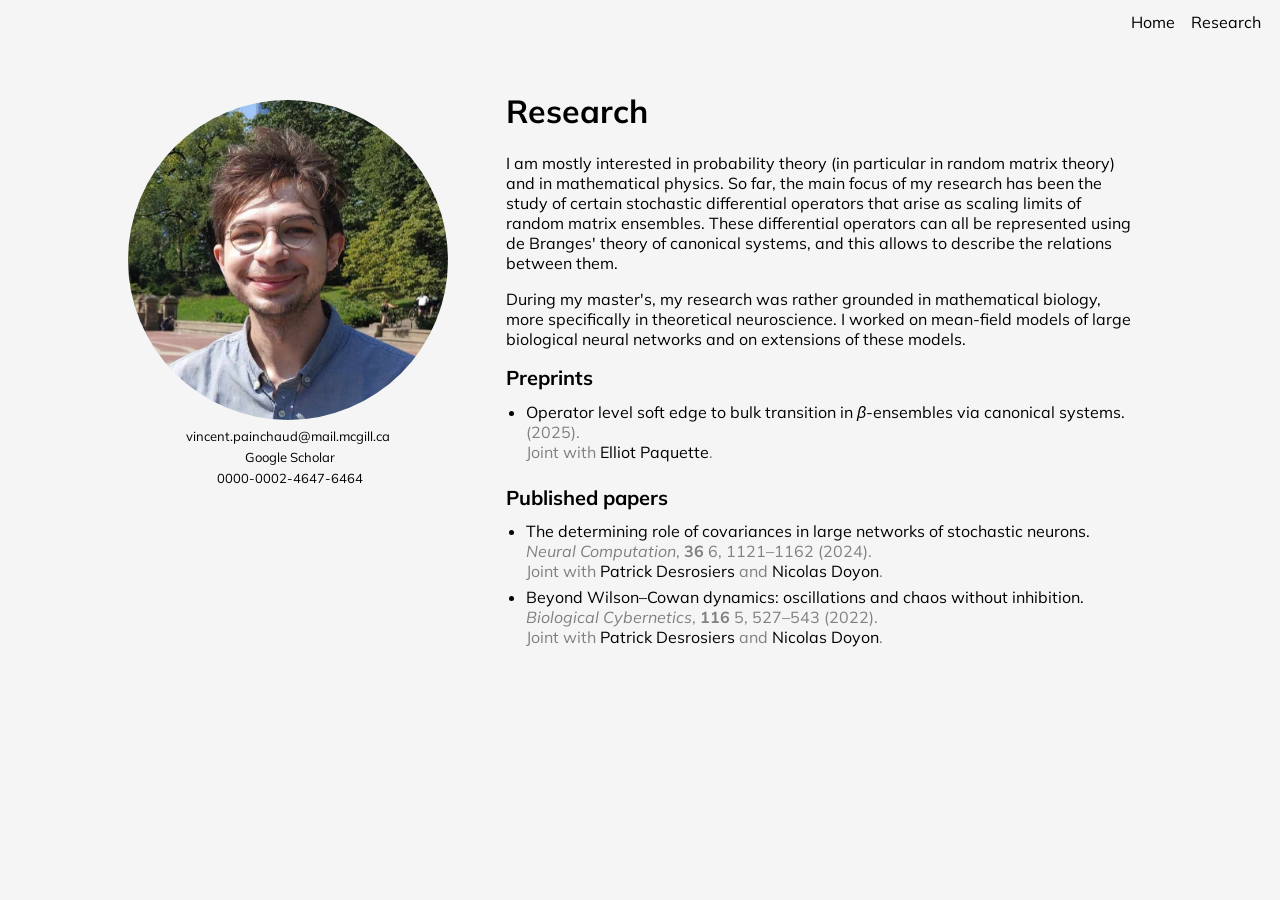
==== research.html @ f8df8f05 "Add files via upload" ====
<!doctype html>
<html lang='en-CA'>
    <head>
        <meta charset='utf-8' />
        <link rel="preconnect" href="https://fonts.googleapis.com">
        <link rel="preconnect" href="https://fonts.gstatic.com" crossorigin>
        <link href="https://fonts.googleapis.com/css2?family=Mulish:ital,wght@0,200..1000;1,200..1000&display=swap" rel="stylesheet">
        <link rel='stylesheet' href='assets/css/fontawesome.css' />
        <link rel='stylesheet' href='assets/css/brands.css' />
        <link rel='stylesheet' href='styles.css' />
        <title>Research</title>
    </head>
    <body>
        <nav>
            <ul>
                <li><a href='index.html'>Home</a></li>
                <li><a href='research.html'>Research</a></li>
            </ul>
        </nav>
        <sidebar>
            <img
                class='picture'
                src='images/photo.jpg'
                width='100%'
                height='100%'
            />
            <p>vincent.painchaud@mail.mcgill.ca</p>
            <p><a href='https://scholar.google.com/citations?user=hA5s1rwAAAAJ'><i class="fa-brands fa-google-scholar"></i> Google Scholar</a></p>
            <p><a href='https://orcid.org/0000-0002-4647-6464'><i class='fa-brands fa-orcid'></i> 0000-0002-4647-6464</a></p>
        </sidebar>
        <main>
            <h1>Research</h1>
            <p>
                I am mostly interested in probability theory (in particular in random matrix theory) and in mathematical physics. So far, the main focus of my research has been the study of certain stochastic differential operators that arise as scaling limits of random matrix ensembles. These differential operators can all be represented using de Branges' theory of canonical systems, and this allows to describe the relations between them.
            </p><p>
                During my master's, my research was rather grounded in mathematical biology, more specifically in theoretical neuroscience. I worked on mean-field models of large biological neural networks and on extensions of these models.
            </p>
            <h2>Preprints</h2>
                <ul class='papers'>
                    <li><span>
                        <a class='papertitle' href='https://arxiv.org/abs/2502.10305'>
                            Operator level soft edge to bulk transition in <i>&beta;</i>-ensembles via canonical systems.
                        </a>
                            (2025).
                        <br />
                        Joint with
                            <em class='coauthor'>Elliot Paquette</em>.
                    </span></li>
                </ul>
            <h2>Published papers</h2>
                <ul class='papers'>
                    <li><span>
                        <a class='papertitle' href='https://arxiv.org/abs/2212.09705'>
                            The determining role of covariances in large networks of stochastic neurons.
                        </a>
                            <i>Neural Computation</i>, <b>36</b> 6, 1121&ndash;1162 (2024).
                        <br />
                        Joint with
                            <em class='coauthor'>Patrick Desrosiers</em> and
                            <em class='coauthor'>Nicolas Doyon</em>.
                    </span></li><li><span>
                        <a class='papertitle' href='https://arxiv.org/abs/2204.00583'>
                            Beyond Wilson&ndash;Cowan dynamics: oscillations and chaos without inhibition. 
                        </a>
                            <i>Biological Cybernetics</i>, <b>116</b> 5, 527&ndash;543 (2022).
                        <br />
                        Joint with
                            <em class='coauthor'>Patrick Desrosiers</em> and
                            <em class='coauthor'>Nicolas Doyon</em>.
                    </span></li>
                </ul>
        </main>
    </body>
</html>
---- assets/css/brands.css ----
/*!
 * Font Awesome Free 6.7.2 by @fontawesome - https://fontawesome.com
 * License - https://fontawesome.com/license/free (Icons: CC BY 4.0, Fonts: SIL OFL 1.1, Code: MIT License)
 * Copyright 2024 Fonticons, Inc.
 */
:root, :host {
  --fa-style-family-brands: 'Font Awesome 6 Brands';
  --fa-font-brands: normal 400 1em/1 'Font Awesome 6 Brands'; }

@font-face {
  font-family: 'Font Awesome 6 Brands';
  font-style: normal;
  font-weight: 400;
  font-display: block;
  src: url("../webfonts/fa-brands-400.woff2") format("woff2"), url("../webfonts/fa-brands-400.ttf") format("truetype"); }

.fab,
.fa-brands {
  font-weight: 400; }

.fa-monero {
  --fa: "\f3d0"; }

.fa-hooli {
  --fa: "\f427"; }

.fa-yelp {
  --fa: "\f1e9"; }

.fa-cc-visa {
  --fa: "\f1f0"; }

.fa-lastfm {
  --fa: "\f202"; }

.fa-shopware {
  --fa: "\f5b5"; }

.fa-creative-commons-nc {
  --fa: "\f4e8"; }

.fa-aws {
  --fa: "\f375"; }

.fa-redhat {
  --fa: "\f7bc"; }

.fa-yoast {
  --fa: "\f2b1"; }

.fa-cloudflare {
  --fa: "\e07d"; }

.fa-ups {
  --fa: "\f7e0"; }

.fa-pixiv {
  --fa: "\e640"; }

.fa-wpexplorer {
  --fa: "\f2de"; }

.fa-dyalog {
  --fa: "\f399"; }

.fa-bity {
  --fa: "\f37a"; }

.fa-stackpath {
  --fa: "\f842"; }

.fa-buysellads {
  --fa: "\f20d"; }

.fa-first-order {
  --fa: "\f2b0"; }

.fa-modx {
  --fa: "\f285"; }

.fa-guilded {
  --fa: "\e07e"; }

.fa-vnv {
  --fa: "\f40b"; }

.fa-square-js {
  --fa: "\f3b9"; }

.fa-js-square {
  --fa: "\f3b9"; }

.fa-microsoft {
  --fa: "\f3ca"; }

.fa-qq {
  --fa: "\f1d6"; }

.fa-orcid {
  --fa: "\f8d2"; }

.fa-java {
  --fa: "\f4e4"; }

.fa-invision {
  --fa: "\f7b0"; }

.fa-creative-commons-pd-alt {
  --fa: "\f4ed"; }

.fa-centercode {
  --fa: "\f380"; }

.fa-glide-g {
  --fa: "\f2a6"; }

.fa-drupal {
  --fa: "\f1a9"; }

.fa-jxl {
  --fa: "\e67b"; }

.fa-dart-lang {
  --fa: "\e693"; }

.fa-hire-a-helper {
  --fa: "\f3b0"; }

.fa-creative-commons-by {
  --fa: "\f4e7"; }

.fa-unity {
  --fa: "\e049"; }

.fa-whmcs {
  --fa: "\f40d"; }

.fa-rocketchat {
  --fa: "\f3e8"; }

.fa-vk {
  --fa: "\f189"; }

.fa-untappd {
  --fa: "\f405"; }

.fa-mailchimp {
  --fa: "\f59e"; }

.fa-css3-alt {
  --fa: "\f38b"; }

.fa-square-reddit {
  --fa: "\f1a2"; }

.fa-reddit-square {
  --fa: "\f1a2"; }

.fa-vimeo-v {
  --fa: "\f27d"; }

.fa-contao {
  --fa: "\f26d"; }

.fa-square-font-awesome {
  --fa: "\e5ad"; }

.fa-deskpro {
  --fa: "\f38f"; }

.fa-brave {
  --fa: "\e63c"; }

.fa-sistrix {
  --fa: "\f3ee"; }

.fa-square-instagram {
  --fa: "\e055"; }

.fa-instagram-square {
  --fa: "\e055"; }

.fa-battle-net {
  --fa: "\f835"; }

.fa-the-red-yeti {
  --fa: "\f69d"; }

.fa-square-hacker-news {
  --fa: "\f3af"; }

.fa-hacker-news-square {
  --fa: "\f3af"; }

.fa-edge {
  --fa: "\f282"; }

.fa-threads {
  --fa: "\e618"; }

.fa-napster {
  --fa: "\f3d2"; }

.fa-square-snapchat {
  --fa: "\f2ad"; }

.fa-snapchat-square {
  --fa: "\f2ad"; }

.fa-google-plus-g {
  --fa: "\f0d5"; }

.fa-artstation {
  --fa: "\f77a"; }

.fa-markdown {
  --fa: "\f60f"; }

.fa-sourcetree {
  --fa: "\f7d3"; }

.fa-google-plus {
  --fa: "\f2b3"; }

.fa-diaspora {
  --fa: "\f791"; }

.fa-foursquare {
  --fa: "\f180"; }

.fa-stack-overflow {
  --fa: "\f16c"; }

.fa-github-alt {
  --fa: "\f113"; }

.fa-phoenix-squadron {
  --fa: "\f511"; }

.fa-pagelines {
  --fa: "\f18c"; }

.fa-algolia {
  --fa: "\f36c"; }

.fa-red-river {
  --fa: "\f3e3"; }

.fa-creative-commons-sa {
  --fa: "\f4ef"; }

.fa-safari {
  --fa: "\f267"; }

.fa-google {
  --fa: "\f1a0"; }

.fa-square-font-awesome-stroke {
  --fa: "\f35c"; }

.fa-font-awesome-alt {
  --fa: "\f35c"; }

.fa-atlassian {
  --fa: "\f77b"; }

.fa-linkedin-in {
  --fa: "\f0e1"; }

.fa-digital-ocean {
  --fa: "\f391"; }

.fa-nimblr {
  --fa: "\f5a8"; }

.fa-chromecast {
  --fa: "\f838"; }

.fa-evernote {
  --fa: "\f839"; }

.fa-hacker-news {
  --fa: "\f1d4"; }

.fa-creative-commons-sampling {
  --fa: "\f4f0"; }

.fa-adversal {
  --fa: "\f36a"; }

.fa-creative-commons {
  --fa: "\f25e"; }

.fa-watchman-monitoring {
  --fa: "\e087"; }

.fa-fonticons {
  --fa: "\f280"; }

.fa-weixin {
  --fa: "\f1d7"; }

.fa-shirtsinbulk {
  --fa: "\f214"; }

.fa-codepen {
  --fa: "\f1cb"; }

.fa-git-alt {
  --fa: "\f841"; }

.fa-lyft {
  --fa: "\f3c3"; }

.fa-rev {
  --fa: "\f5b2"; }

.fa-windows {
  --fa: "\f17a"; }

.fa-wizards-of-the-coast {
  --fa: "\f730"; }

.fa-square-viadeo {
  --fa: "\f2aa"; }

.fa-viadeo-square {
  --fa: "\f2aa"; }

.fa-meetup {
  --fa: "\f2e0"; }

.fa-centos {
  --fa: "\f789"; }

.fa-adn {
  --fa: "\f170"; }

.fa-cloudsmith {
  --fa: "\f384"; }

.fa-opensuse {
  --fa: "\e62b"; }

.fa-pied-piper-alt {
  --fa: "\f1a8"; }

.fa-square-dribbble {
  --fa: "\f397"; }

.fa-dribbble-square {
  --fa: "\f397"; }

.fa-codiepie {
  --fa: "\f284"; }

.fa-node {
  --fa: "\f419"; }

.fa-mix {
  --fa: "\f3cb"; }

.fa-steam {
  --fa: "\f1b6"; }

.fa-cc-apple-pay {
  --fa: "\f416"; }

.fa-scribd {
  --fa: "\f28a"; }

.fa-debian {
  --fa: "\e60b"; }

.fa-openid {
  --fa: "\f19b"; }

.fa-instalod {
  --fa: "\e081"; }

.fa-files-pinwheel {
  --fa: "\e69f"; }

.fa-expeditedssl {
  --fa: "\f23e"; }

.fa-sellcast {
  --fa: "\f2da"; }

.fa-square-twitter {
  --fa: "\f081"; }

.fa-twitter-square {
  --fa: "\f081"; }

.fa-r-project {
  --fa: "\f4f7"; }

.fa-delicious {
  --fa: "\f1a5"; }

.fa-freebsd {
  --fa: "\f3a4"; }

.fa-vuejs {
  --fa: "\f41f"; }

.fa-accusoft {
  --fa: "\f369"; }

.fa-ioxhost {
  --fa: "\f208"; }

.fa-fonticons-fi {
  --fa: "\f3a2"; }

.fa-app-store {
  --fa: "\f36f"; }

.fa-cc-mastercard {
  --fa: "\f1f1"; }

.fa-itunes-note {
  --fa: "\f3b5"; }

.fa-golang {
  --fa: "\e40f"; }

.fa-kickstarter {
  --fa: "\f3bb"; }

.fa-square-kickstarter {
  --fa: "\f3bb"; }

.fa-grav {
  --fa: "\f2d6"; }

.fa-weibo {
  --fa: "\f18a"; }

.fa-uncharted {
  --fa: "\e084"; }

.fa-firstdraft {
  --fa: "\f3a1"; }

.fa-square-youtube {
  --fa: "\f431"; }

.fa-youtube-square {
  --fa: "\f431"; }

.fa-wikipedia-w {
  --fa: "\f266"; }

.fa-wpressr {
  --fa: "\f3e4"; }

.fa-rendact {
  --fa: "\f3e4"; }

.fa-angellist {
  --fa: "\f209"; }

.fa-galactic-republic {
  --fa: "\f50c"; }

.fa-nfc-directional {
  --fa: "\e530"; }

.fa-skype {
  --fa: "\f17e"; }

.fa-joget {
  --fa: "\f3b7"; }

.fa-fedora {
  --fa: "\f798"; }

.fa-stripe-s {
  --fa: "\f42a"; }

.fa-meta {
  --fa: "\e49b"; }

.fa-laravel {
  --fa: "\f3bd"; }

.fa-hotjar {
  --fa: "\f3b1"; }

.fa-bluetooth-b {
  --fa: "\f294"; }

.fa-square-letterboxd {
  --fa: "\e62e"; }

.fa-sticker-mule {
  --fa: "\f3f7"; }

.fa-creative-commons-zero {
  --fa: "\f4f3"; }

.fa-hips {
  --fa: "\f452"; }

.fa-css {
  --fa: "\e6a2"; }

.fa-behance {
  --fa: "\f1b4"; }

.fa-reddit {
  --fa: "\f1a1"; }

.fa-discord {
  --fa: "\f392"; }

.fa-chrome {
  --fa: "\f268"; }

.fa-app-store-ios {
  --fa: "\f370"; }

.fa-cc-discover {
  --fa: "\f1f2"; }

.fa-wpbeginner {
  --fa: "\f297"; }

.fa-confluence {
  --fa: "\f78d"; }

.fa-shoelace {
  --fa: "\e60c"; }

.fa-mdb {
  --fa: "\f8ca"; }

.fa-dochub {
  --fa: "\f394"; }

.fa-accessible-icon {
  --fa: "\f368"; }

.fa-ebay {
  --fa: "\f4f4"; }

.fa-amazon {
  --fa: "\f270"; }

.fa-unsplash {
  --fa: "\e07c"; }

.fa-yarn {
  --fa: "\f7e3"; }

.fa-square-steam {
  --fa: "\f1b7"; }

.fa-steam-square {
  --fa: "\f1b7"; }

.fa-500px {
  --fa: "\f26e"; }

.fa-square-vimeo {
  --fa: "\f194"; }

.fa-vimeo-square {
  --fa: "\f194"; }

.fa-asymmetrik {
  --fa: "\f372"; }

.fa-font-awesome {
  --fa: "\f2b4"; }

.fa-font-awesome-flag {
  --fa: "\f2b4"; }

.fa-font-awesome-logo-full {
  --fa: "\f2b4"; }

.fa-gratipay {
  --fa: "\f184"; }

.fa-apple {
  --fa: "\f179"; }

.fa-hive {
  --fa: "\e07f"; }

.fa-gitkraken {
  --fa: "\f3a6"; }

.fa-keybase {
  --fa: "\f4f5"; }

.fa-apple-pay {
  --fa: "\f415"; }

.fa-padlet {
  --fa: "\e4a0"; }

.fa-amazon-pay {
  --fa: "\f42c"; }

.fa-square-github {
  --fa: "\f092"; }

.fa-github-square {
  --fa: "\f092"; }

.fa-stumbleupon {
  --fa: "\f1a4"; }

.fa-fedex {
  --fa: "\f797"; }

.fa-phoenix-framework {
  --fa: "\f3dc"; }

.fa-shopify {
  --fa: "\e057"; }

.fa-neos {
  --fa: "\f612"; }

.fa-square-threads {
  --fa: "\e619"; }

.fa-hackerrank {
  --fa: "\f5f7"; }

.fa-researchgate {
  --fa: "\f4f8"; }

.fa-swift {
  --fa: "\f8e1"; }

.fa-angular {
  --fa: "\f420"; }

.fa-speakap {
  --fa: "\f3f3"; }

.fa-angrycreative {
  --fa: "\f36e"; }

.fa-y-combinator {
  --fa: "\f23b"; }

.fa-empire {
  --fa: "\f1d1"; }

.fa-envira {
  --fa: "\f299"; }

.fa-google-scholar {
  --fa: "\e63b"; }

.fa-square-gitlab {
  --fa: "\e5ae"; }

.fa-gitlab-square {
  --fa: "\e5ae"; }

.fa-studiovinari {
  --fa: "\f3f8"; }

.fa-pied-piper {
  --fa: "\f2ae"; }

.fa-wordpress {
  --fa: "\f19a"; }

.fa-product-hunt {
  --fa: "\f288"; }

.fa-firefox {
  --fa: "\f269"; }

.fa-linode {
  --fa: "\f2b8"; }

.fa-goodreads {
  --fa: "\f3a8"; }

.fa-square-odnoklassniki {
  --fa: "\f264"; }

.fa-odnoklassniki-square {
  --fa: "\f264"; }

.fa-jsfiddle {
  --fa: "\f1cc"; }

.fa-sith {
  --fa: "\f512"; }

.fa-themeisle {
  --fa: "\f2b2"; }

.fa-page4 {
  --fa: "\f3d7"; }

.fa-hashnode {
  --fa: "\e499"; }

.fa-react {
  --fa: "\f41b"; }

.fa-cc-paypal {
  --fa: "\f1f4"; }

.fa-squarespace {
  --fa: "\f5be"; }

.fa-cc-stripe {
  --fa: "\f1f5"; }

.fa-creative-commons-share {
  --fa: "\f4f2"; }

.fa-bitcoin {
  --fa: "\f379"; }

.fa-keycdn {
  --fa: "\f3ba"; }

.fa-opera {
  --fa: "\f26a"; }

.fa-itch-io {
  --fa: "\f83a"; }

.fa-umbraco {
  --fa: "\f8e8"; }

.fa-galactic-senate {
  --fa: "\f50d"; }

.fa-ubuntu {
  --fa: "\f7df"; }

.fa-draft2digital {
  --fa: "\f396"; }

.fa-stripe {
  --fa: "\f429"; }

.fa-houzz {
  --fa: "\f27c"; }

.fa-gg {
  --fa: "\f260"; }

.fa-dhl {
  --fa: "\f790"; }

.fa-square-pinterest {
  --fa: "\f0d3"; }

.fa-pinterest-square {
  --fa: "\f0d3"; }

.fa-xing {
  --fa: "\f168"; }

.fa-blackberry {
  --fa: "\f37b"; }

.fa-creative-commons-pd {
  --fa: "\f4ec"; }

.fa-playstation {
  --fa: "\f3df"; }

.fa-quinscape {
  --fa: "\f459"; }

.fa-less {
  --fa: "\f41d"; }

.fa-blogger-b {
  --fa: "\f37d"; }

.fa-opencart {
  --fa: "\f23d"; }

.fa-vine {
  --fa: "\f1ca"; }

.fa-signal-messenger {
  --fa: "\e663"; }

.fa-paypal {
  --fa: "\f1ed"; }

.fa-gitlab {
  --fa: "\f296"; }

.fa-typo3 {
  --fa: "\f42b"; }

.fa-reddit-alien {
  --fa: "\f281"; }

.fa-yahoo {
  --fa: "\f19e"; }

.fa-dailymotion {
  --fa: "\e052"; }

.fa-affiliatetheme {
  --fa: "\f36b"; }

.fa-pied-piper-pp {
  --fa: "\f1a7"; }

.fa-bootstrap {
  --fa: "\f836"; }

.fa-odnoklassniki {
  --fa: "\f263"; }

.fa-nfc-symbol {
  --fa: "\e531"; }

.fa-mintbit {
  --fa: "\e62f"; }

.fa-ethereum {
  --fa: "\f42e"; }

.fa-speaker-deck {
  --fa: "\f83c"; }

.fa-creative-commons-nc-eu {
  --fa: "\f4e9"; }

.fa-patreon {
  --fa: "\f3d9"; }

.fa-avianex {
  --fa: "\f374"; }

.fa-ello {
  --fa: "\f5f1"; }

.fa-gofore {
  --fa: "\f3a7"; }

.fa-bimobject {
  --fa: "\f378"; }

.fa-brave-reverse {
  --fa: "\e63d"; }

.fa-facebook-f {
  --fa: "\f39e"; }

.fa-square-google-plus {
  --fa: "\f0d4"; }

.fa-google-plus-square {
  --fa: "\f0d4"; }

.fa-web-awesome {
  --fa: "\e682"; }

.fa-mandalorian {
  --fa: "\f50f"; }

.fa-first-order-alt {
  --fa: "\f50a"; }

.fa-osi {
  --fa: "\f41a"; }

.fa-google-wallet {
  --fa: "\f1ee"; }

.fa-d-and-d-beyond {
  --fa: "\f6ca"; }

.fa-periscope {
  --fa: "\f3da"; }

.fa-fulcrum {
  --fa: "\f50b"; }

.fa-cloudscale {
  --fa: "\f383"; }

.fa-forumbee {
  --fa: "\f211"; }

.fa-mizuni {
  --fa: "\f3cc"; }

.fa-schlix {
  --fa: "\f3ea"; }

.fa-square-xing {
  --fa: "\f169"; }

.fa-xing-square {
  --fa: "\f169"; }

.fa-bandcamp {
  --fa: "\f2d5"; }

.fa-wpforms {
  --fa: "\f298"; }

.fa-cloudversify {
  --fa: "\f385"; }

.fa-usps {
  --fa: "\f7e1"; }

.fa-megaport {
  --fa: "\f5a3"; }

.fa-magento {
  --fa: "\f3c4"; }

.fa-spotify {
  --fa: "\f1bc"; }

.fa-optin-monster {
  --fa: "\f23c"; }

.fa-fly {
  --fa: "\f417"; }

.fa-square-bluesky {
  --fa: "\e6a3"; }

.fa-aviato {
  --fa: "\f421"; }

.fa-itunes {
  --fa: "\f3b4"; }

.fa-cuttlefish {
  --fa: "\f38c"; }

.fa-blogger {
  --fa: "\f37c"; }

.fa-flickr {
  --fa: "\f16e"; }

.fa-viber {
  --fa: "\f409"; }

.fa-soundcloud {
  --fa: "\f1be"; }

.fa-digg {
  --fa: "\f1a6"; }

.fa-tencent-weibo {
  --fa: "\f1d5"; }

.fa-letterboxd {
  --fa: "\e62d"; }

.fa-symfony {
  --fa: "\f83d"; }

.fa-maxcdn {
  --fa: "\f136"; }

.fa-etsy {
  --fa: "\f2d7"; }

.fa-facebook-messenger {
  --fa: "\f39f"; }

.fa-audible {
  --fa: "\f373"; }

.fa-think-peaks {
  --fa: "\f731"; }

.fa-bilibili {
  --fa: "\e3d9"; }

.fa-erlang {
  --fa: "\f39d"; }

.fa-x-twitter {
  --fa: "\e61b"; }

.fa-cotton-bureau {
  --fa: "\f89e"; }

.fa-dashcube {
  --fa: "\f210"; }

.fa-42-group {
  --fa: "\e080"; }

.fa-innosoft {
  --fa: "\e080"; }

.fa-stack-exchange {
  --fa: "\f18d"; }

.fa-elementor {
  --fa: "\f430"; }

.fa-square-pied-piper {
  --fa: "\e01e"; }

.fa-pied-piper-square {
  --fa: "\e01e"; }

.fa-creative-commons-nd {
  --fa: "\f4eb"; }

.fa-palfed {
  --fa: "\f3d8"; }

.fa-superpowers {
  --fa: "\f2dd"; }

.fa-resolving {
  --fa: "\f3e7"; }

.fa-xbox {
  --fa: "\f412"; }

.fa-square-web-awesome-stroke {
  --fa: "\e684"; }

.fa-searchengin {
  --fa: "\f3eb"; }

.fa-tiktok {
  --fa: "\e07b"; }

.fa-square-facebook {
  --fa: "\f082"; }

.fa-facebook-square {
  --fa: "\f082"; }

.fa-renren {
  --fa: "\f18b"; }

.fa-linux {
  --fa: "\f17c"; }

.fa-glide {
  --fa: "\f2a5"; }

.fa-linkedin {
  --fa: "\f08c"; }

.fa-hubspot {
  --fa: "\f3b2"; }

.fa-deploydog {
  --fa: "\f38e"; }

.fa-twitch {
  --fa: "\f1e8"; }

.fa-flutter {
  --fa: "\e694"; }

.fa-ravelry {
  --fa: "\f2d9"; }

.fa-mixer {
  --fa: "\e056"; }

.fa-square-lastfm {
  --fa: "\f203"; }

.fa-lastfm-square {
  --fa: "\f203"; }

.fa-vimeo {
  --fa: "\f40a"; }

.fa-mendeley {
  --fa: "\f7b3"; }

.fa-uniregistry {
  --fa: "\f404"; }

.fa-figma {
  --fa: "\f799"; }

.fa-creative-commons-remix {
  --fa: "\f4ee"; }

.fa-cc-amazon-pay {
  --fa: "\f42d"; }

.fa-dropbox {
  --fa: "\f16b"; }

.fa-instagram {
  --fa: "\f16d"; }

.fa-cmplid {
  --fa: "\e360"; }

.fa-upwork {
  --fa: "\e641"; }

.fa-facebook {
  --fa: "\f09a"; }

.fa-gripfire {
  --fa: "\f3ac"; }

.fa-jedi-order {
  --fa: "\f50e"; }

.fa-uikit {
  --fa: "\f403"; }

.fa-fort-awesome-alt {
  --fa: "\f3a3"; }

.fa-phabricator {
  --fa: "\f3db"; }

.fa-ussunnah {
  --fa: "\f407"; }

.fa-earlybirds {
  --fa: "\f39a"; }

.fa-trade-federation {
  --fa: "\f513"; }

.fa-autoprefixer {
  --fa: "\f41c"; }

.fa-whatsapp {
  --fa: "\f232"; }

.fa-square-upwork {
  --fa: "\e67c"; }

.fa-slideshare {
  --fa: "\f1e7"; }

.fa-google-play {
  --fa: "\f3ab"; }

.fa-viadeo {
  --fa: "\f2a9"; }

.fa-line {
  --fa: "\f3c0"; }

.fa-google-drive {
  --fa: "\f3aa"; }

.fa-servicestack {
  --fa: "\f3ec"; }

.fa-simplybuilt {
  --fa: "\f215"; }

.fa-bitbucket {
  --fa: "\f171"; }

.fa-imdb {
  --fa: "\f2d8"; }

.fa-deezer {
  --fa: "\e077"; }

.fa-raspberry-pi {
  --fa: "\f7bb"; }

.fa-jira {
  --fa: "\f7b1"; }

.fa-docker {
  --fa: "\f395"; }

.fa-screenpal {
  --fa: "\e570"; }

.fa-bluetooth {
  --fa: "\f293"; }

.fa-gitter {
  --fa: "\f426"; }

.fa-d-and-d {
  --fa: "\f38d"; }

.fa-microblog {
  --fa: "\e01a"; }

.fa-cc-diners-club {
  --fa: "\f24c"; }

.fa-gg-circle {
  --fa: "\f261"; }

.fa-pied-piper-hat {
  --fa: "\f4e5"; }

.fa-kickstarter-k {
  --fa: "\f3bc"; }

.fa-yandex {
  --fa: "\f413"; }

.fa-readme {
  --fa: "\f4d5"; }

.fa-html5 {
  --fa: "\f13b"; }

.fa-sellsy {
  --fa: "\f213"; }

.fa-square-web-awesome {
  --fa: "\e683"; }

.fa-sass {
  --fa: "\f41e"; }

.fa-wirsindhandwerk {
  --fa: "\e2d0"; }

.fa-wsh {
  --fa: "\e2d0"; }

.fa-buromobelexperte {
  --fa: "\f37f"; }

.fa-salesforce {
  --fa: "\f83b"; }

.fa-octopus-deploy {
  --fa: "\e082"; }

.fa-medapps {
  --fa: "\f3c6"; }

.fa-ns8 {
  --fa: "\f3d5"; }

.fa-pinterest-p {
  --fa: "\f231"; }

.fa-apper {
  --fa: "\f371"; }

.fa-fort-awesome {
  --fa: "\f286"; }

.fa-waze {
  --fa: "\f83f"; }

.fa-bluesky {
  --fa: "\e671"; }

.fa-cc-jcb {
  --fa: "\f24b"; }

.fa-snapchat {
  --fa: "\f2ab"; }

.fa-snapchat-ghost {
  --fa: "\f2ab"; }

.fa-fantasy-flight-games {
  --fa: "\f6dc"; }

.fa-rust {
  --fa: "\e07a"; }

.fa-wix {
  --fa: "\f5cf"; }

.fa-square-behance {
  --fa: "\f1b5"; }

.fa-behance-square {
  --fa: "\f1b5"; }

.fa-supple {
  --fa: "\f3f9"; }

.fa-webflow {
  --fa: "\e65c"; }

.fa-rebel {
  --fa: "\f1d0"; }

.fa-css3 {
  --fa: "\f13c"; }

.fa-staylinked {
  --fa: "\f3f5"; }

.fa-kaggle {
  --fa: "\f5fa"; }

.fa-space-awesome {
  --fa: "\e5ac"; }

.fa-deviantart {
  --fa: "\f1bd"; }

.fa-cpanel {
  --fa: "\f388"; }

.fa-goodreads-g {
  --fa: "\f3a9"; }

.fa-square-git {
  --fa: "\f1d2"; }

.fa-git-square {
  --fa: "\f1d2"; }

.fa-square-tumblr {
  --fa: "\f174"; }

.fa-tumblr-square {
  --fa: "\f174"; }

.fa-trello {
  --fa: "\f181"; }

.fa-creative-commons-nc-jp {
  --fa: "\f4ea"; }

.fa-get-pocket {
  --fa: "\f265"; }

.fa-perbyte {
  --fa: "\e083"; }

.fa-grunt {
  --fa: "\f3ad"; }

.fa-weebly {
  --fa: "\f5cc"; }

.fa-connectdevelop {
  --fa: "\f20e"; }

.fa-leanpub {
  --fa: "\f212"; }

.fa-black-tie {
  --fa: "\f27e"; }

.fa-themeco {
  --fa: "\f5c6"; }

.fa-python {
  --fa: "\f3e2"; }

.fa-android {
  --fa: "\f17b"; }

.fa-bots {
  --fa: "\e340"; }

.fa-free-code-camp {
  --fa: "\f2c5"; }

.fa-hornbill {
  --fa: "\f592"; }

.fa-js {
  --fa: "\f3b8"; }

.fa-ideal {
  --fa: "\e013"; }

.fa-git {
  --fa: "\f1d3"; }

.fa-dev {
  --fa: "\f6cc"; }

.fa-sketch {
  --fa: "\f7c6"; }

.fa-yandex-international {
  --fa: "\f414"; }

.fa-cc-amex {
  --fa: "\f1f3"; }

.fa-uber {
  --fa: "\f402"; }

.fa-github {
  --fa: "\f09b"; }

.fa-php {
  --fa: "\f457"; }

.fa-alipay {
  --fa: "\f642"; }

.fa-youtube {
  --fa: "\f167"; }

.fa-skyatlas {
  --fa: "\f216"; }

.fa-firefox-browser {
  --fa: "\e007"; }

.fa-replyd {
  --fa: "\f3e6"; }

.fa-suse {
  --fa: "\f7d6"; }

.fa-jenkins {
  --fa: "\f3b6"; }

.fa-twitter {
  --fa: "\f099"; }

.fa-rockrms {
  --fa: "\f3e9"; }

.fa-pinterest {
  --fa: "\f0d2"; }

.fa-buffer {
  --fa: "\f837"; }

.fa-npm {
  --fa: "\f3d4"; }

.fa-yammer {
  --fa: "\f840"; }

.fa-btc {
  --fa: "\f15a"; }

.fa-dribbble {
  --fa: "\f17d"; }

.fa-stumbleupon-circle {
  --fa: "\f1a3"; }

.fa-internet-explorer {
  --fa: "\f26b"; }

.fa-stubber {
  --fa: "\e5c7"; }

.fa-telegram {
  --fa: "\f2c6"; }

.fa-telegram-plane {
  --fa: "\f2c6"; }

.fa-old-republic {
  --fa: "\f510"; }

.fa-odysee {
  --fa: "\e5c6"; }

.fa-square-whatsapp {
  --fa: "\f40c"; }

.fa-whatsapp-square {
  --fa: "\f40c"; }

.fa-node-js {
  --fa: "\f3d3"; }

.fa-edge-legacy {
  --fa: "\e078"; }

.fa-slack {
  --fa: "\f198"; }

.fa-slack-hash {
  --fa: "\f198"; }

.fa-medrt {
  --fa: "\f3c8"; }

.fa-usb {
  --fa: "\f287"; }

.fa-tumblr {
  --fa: "\f173"; }

.fa-vaadin {
  --fa: "\f408"; }

.fa-quora {
  --fa: "\f2c4"; }

.fa-square-x-twitter {
  --fa: "\e61a"; }

.fa-reacteurope {
  --fa: "\f75d"; }

.fa-medium {
  --fa: "\f23a"; }

.fa-medium-m {
  --fa: "\f23a"; }

.fa-amilia {
  --fa: "\f36d"; }

.fa-mixcloud {
  --fa: "\f289"; }

.fa-flipboard {
  --fa: "\f44d"; }

.fa-viacoin {
  --fa: "\f237"; }

.fa-critical-role {
  --fa: "\f6c9"; }

.fa-sitrox {
  --fa: "\e44a"; }

.fa-discourse {
  --fa: "\f393"; }

.fa-joomla {
  --fa: "\f1aa"; }

.fa-mastodon {
  --fa: "\f4f6"; }

.fa-airbnb {
  --fa: "\f834"; }

.fa-wolf-pack-battalion {
  --fa: "\f514"; }

.fa-buy-n-large {
  --fa: "\f8a6"; }

.fa-gulp {
  --fa: "\f3ae"; }

.fa-creative-commons-sampling-plus {
  --fa: "\f4f1"; }

.fa-strava {
  --fa: "\f428"; }

.fa-ember {
  --fa: "\f423"; }

.fa-canadian-maple-leaf {
  --fa: "\f785"; }

.fa-teamspeak {
  --fa: "\f4f9"; }

.fa-pushed {
  --fa: "\f3e1"; }

.fa-wordpress-simple {
  --fa: "\f411"; }

.fa-nutritionix {
  --fa: "\f3d6"; }

.fa-wodu {
  --fa: "\e088"; }

.fa-google-pay {
  --fa: "\e079"; }

.fa-intercom {
  --fa: "\f7af"; }

.fa-zhihu {
  --fa: "\f63f"; }

.fa-korvue {
  --fa: "\f42f"; }

.fa-pix {
  --fa: "\e43a"; }

.fa-steam-symbol {
  --fa: "\f3f6"; }
---- styles.css ----
html {
    overflow-y: auto;
    scrollbar-gutter: stable;
}

body {
    margin: 0px;
    padding: 0px;
    font-family: 'Mulish', 'Garamond', sans-serif;
    background: #f5f5f5;
}

/* Navigation bar */

nav {
    position: fixed;
    text-align: right;
    margin: 0px;
    padding-top: 12px;
    padding-right: 1%;
    width: 99%;
}

nav ul {
    margin: 0px;
    padding: 0px;
}

nav li {
    display: inline;
    mrgin: 0px;
    padding: 6px;
}

nav a {
    color: black;
    text-decoration: none;
}

/* Side bar */

sidebar {
    position: fixed;
    padding-top: 100px;
    padding-left: 10%;
    width: 25%;
    font-size: small;
    text-align: center;
    overflow-wrap: break-word;
}

sidebar p {
    margin: 5px;
}

sidebar a {
    color: black;
    text-decoration: none;
}

img.picture {
    border-radius: 50%;
}

/* Main */

main {
    padding-top: 70px;
    padding-left: 40%;
    padding-right: 10%;
    padding-bottom: 40px;
    width: 50%;
}

h2 {
    font-size: 20px;
    padding-top: 5px;
    line-height: 15px;
}

main ul.papers {
    padding-left: 20px;
}

main ul.papers > li {
    padding-bottom: 6px;
}

main ul.papers > li > span {
    color: #808080;
}

a.papertitle {
    font-style: normal;
    color: black;
}

em.coauthor {
    font-style: normal;
    color: black;
}

main a {
    color: black;
    text-decoration: none;
}
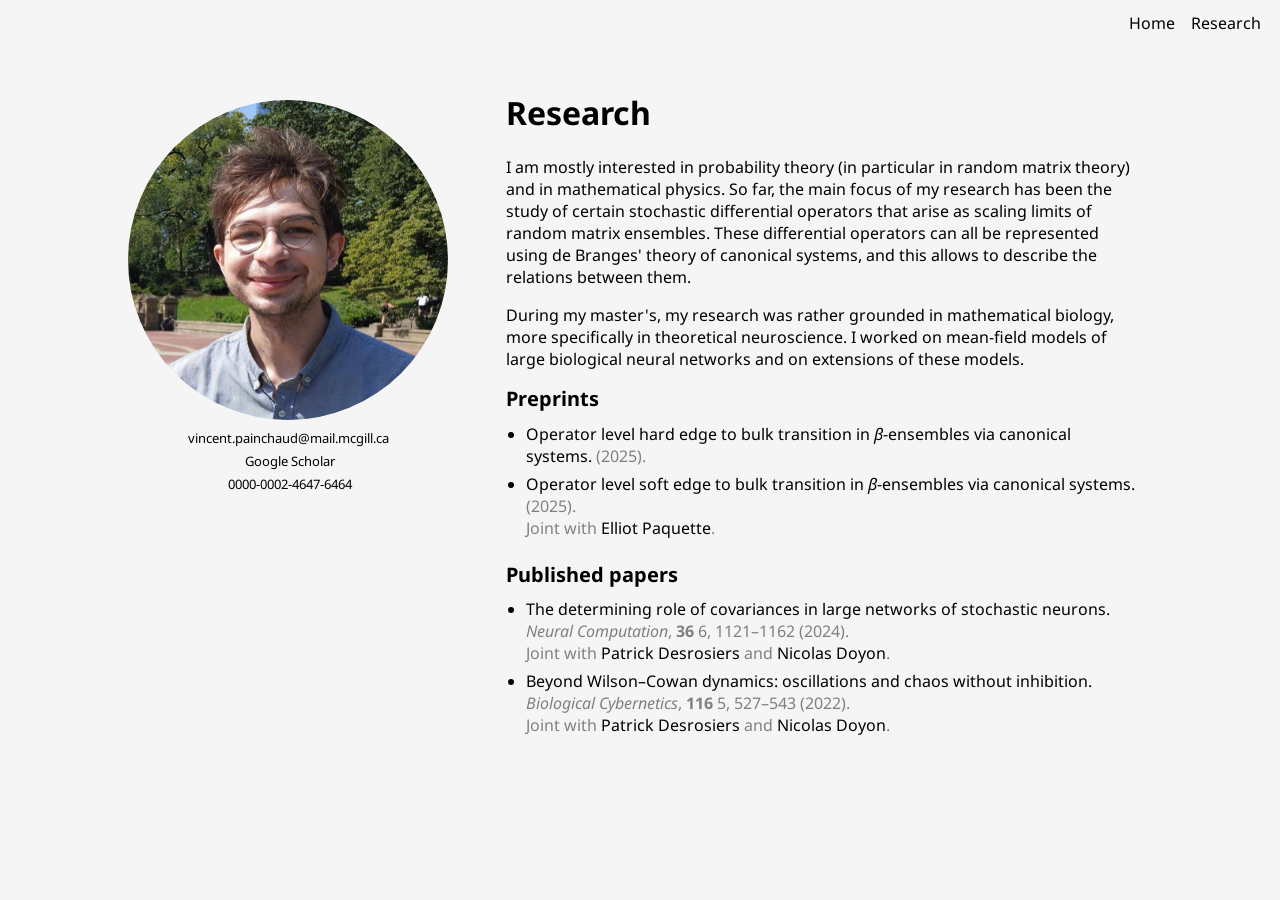
==== commit 26e567c0: "Added new paper" ====
--- a/research.html
+++ b/research.html
@@ -2,9 +2,9 @@
 <html lang='en-CA'>
     <head>
         <meta charset='utf-8' />
-        <link rel="preconnect" href="https://fonts.googleapis.com">
-        <link rel="preconnect" href="https://fonts.gstatic.com" crossorigin>
-        <link href="https://fonts.googleapis.com/css2?family=Mulish:ital,wght@0,200..1000;1,200..1000&display=swap" rel="stylesheet">
+        <link rel='preconnect' href='https://fonts.googleapis.com'>
+        <link rel='preconnect' href='https://fonts.gstatic.com' crossorigin>
+        <link href='https://fonts.googleapis.com/css2?family=Noto+Sans:ital@0;1&display=swap' rel='stylesheet'>
         <link rel='stylesheet' href='assets/css/fontawesome.css' />
         <link rel='stylesheet' href='assets/css/brands.css' />
         <link rel='stylesheet' href='styles.css' />
@@ -38,6 +38,11 @@
             <h2>Preprints</h2>
                 <ul class='papers'>
                     <li><span>
+                        <a class='papertitle' href='https://arxiv.org/abs/2510.06120'>
+                            Operator level hard edge to bulk transition in <i>&beta;</i>-ensembles via canonical systems.
+                        </a>
+                            (2025).
+                    </span></li><li><span>
                         <a class='papertitle' href='https://arxiv.org/abs/2502.10305'>
                             Operator level soft edge to bulk transition in <i>&beta;</i>-ensembles via canonical systems.
                         </a>
--- a/styles.css
+++ b/styles.css
@@ -6,7 +6,7 @@
 body {
     margin: 0px;
     padding: 0px;
-    font-family: 'Mulish', 'Garamond', sans-serif;
+    font-family: 'Noto Sans', 'Garamond', sans-serif;
     background: #f5f5f5;
 }
 
@@ -28,7 +28,7 @@
 
 nav li {
     display: inline;
-    mrgin: 0px;
+    margin: 0px;
     padding: 6px;
 }
 
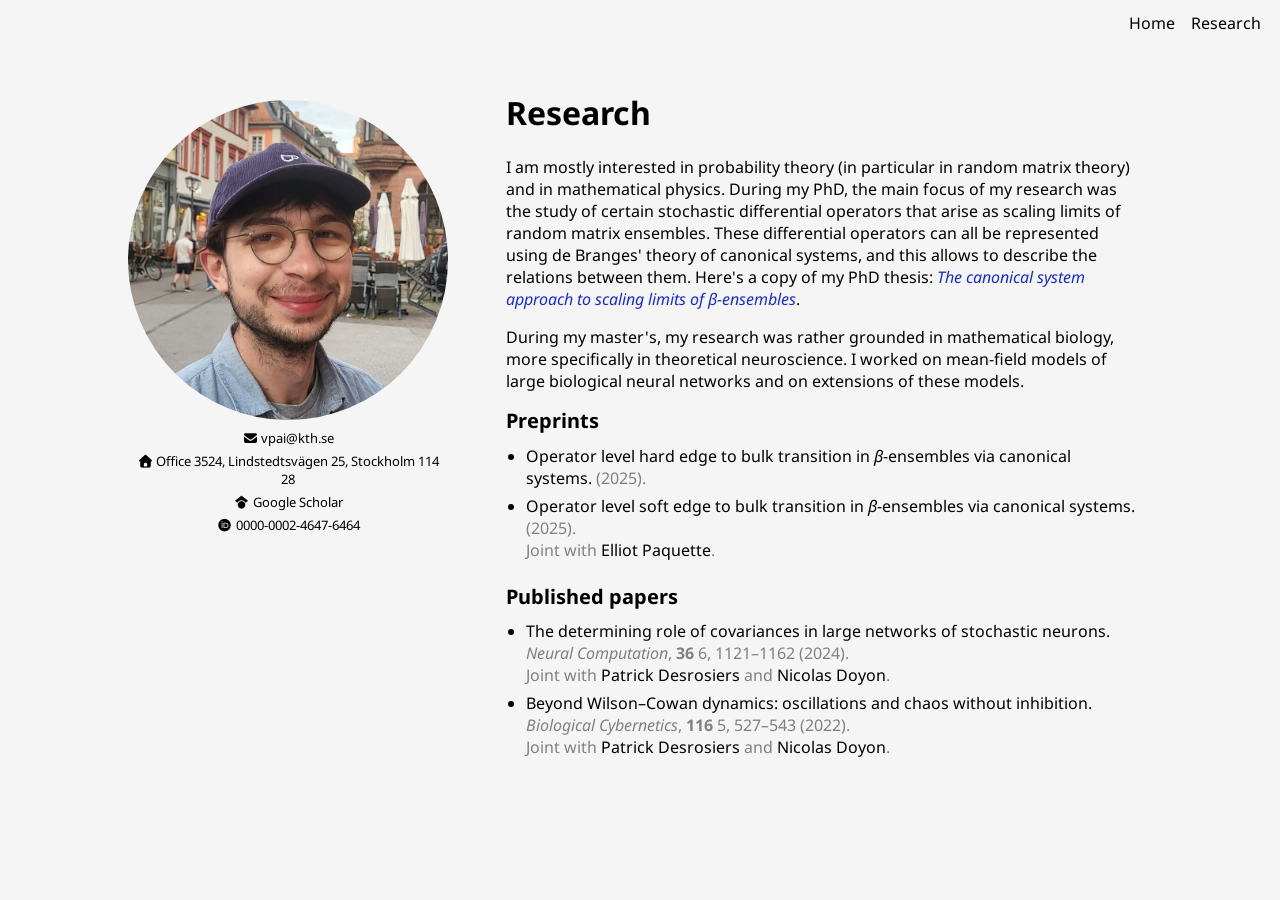
==== commit 3966dc46: "Add files via upload" ====
--- a/research.html
+++ b/research.html
@@ -6,7 +6,7 @@
         <link rel='preconnect' href='https://fonts.gstatic.com' crossorigin>
         <link href='https://fonts.googleapis.com/css2?family=Noto+Sans:ital@0;1&display=swap' rel='stylesheet'>
         <link rel='stylesheet' href='assets/css/fontawesome.css' />
-        <link rel='stylesheet' href='assets/css/brands.css' />
+        <link rel='stylesheet' href='assets/css/all.css' />
         <link rel='stylesheet' href='styles.css' />
         <title>Research</title>
     </head>
@@ -20,18 +20,19 @@
         <sidebar>
             <img
                 class='picture'
-                src='images/photo.jpg'
+                src='files/photo.jpg'
                 width='100%'
                 height='100%'
             />
-            <p>vincent.painchaud@mail.mcgill.ca</p>
-            <p><a href='https://scholar.google.com/citations?user=hA5s1rwAAAAJ'><i class="fa-brands fa-google-scholar"></i> Google Scholar</a></p>
+            <p><i class='fa-solid fa-envelope'></i> vpai@kth.se</p>
+            <p><i class='fa-solid fa-house'></i> Office 3524, Lindstedtsvägen 25, Stockholm 114 28</p>
+            <p><a href='https://scholar.google.com/citations?user=hA5s1rwAAAAJ'><i class='fa-brands fa-google-scholar'></i> Google Scholar</a></p>
             <p><a href='https://orcid.org/0000-0002-4647-6464'><i class='fa-brands fa-orcid'></i> 0000-0002-4647-6464</a></p>
         </sidebar>
         <main>
             <h1>Research</h1>
             <p>
-                I am mostly interested in probability theory (in particular in random matrix theory) and in mathematical physics. So far, the main focus of my research has been the study of certain stochastic differential operators that arise as scaling limits of random matrix ensembles. These differential operators can all be represented using de Branges' theory of canonical systems, and this allows to describe the relations between them.
+                I am mostly interested in probability theory (in particular in random matrix theory) and in mathematical physics. During my PhD, the main focus of my research was the study of certain stochastic differential operators that arise as scaling limits of random matrix ensembles. These differential operators can all be represented using de Branges' theory of canonical systems, and this allows to describe the relations between them. Here's a copy of my PhD thesis: <a class='thesis' href='files/thesis.pdf'>The canonical system approach to scaling limits of &beta;-ensembles</a>.
             </p><p>
                 During my master's, my research was rather grounded in mathematical biology, more specifically in theoretical neuroscience. I worked on mean-field models of large biological neural networks and on extensions of these models.
             </p>
--- a/styles.css
+++ b/styles.css
@@ -92,6 +92,7 @@
 
 a.papertitle {
     font-style: normal;
+    text-decoration: none;
     color: black;
 }
 
@@ -100,7 +101,8 @@
     color: black;
 }
 
-main a {
-    color: black;
+a.thesis {
+    font-style: italic;
     text-decoration: none;
+    color: #1b2cc1;
 }
